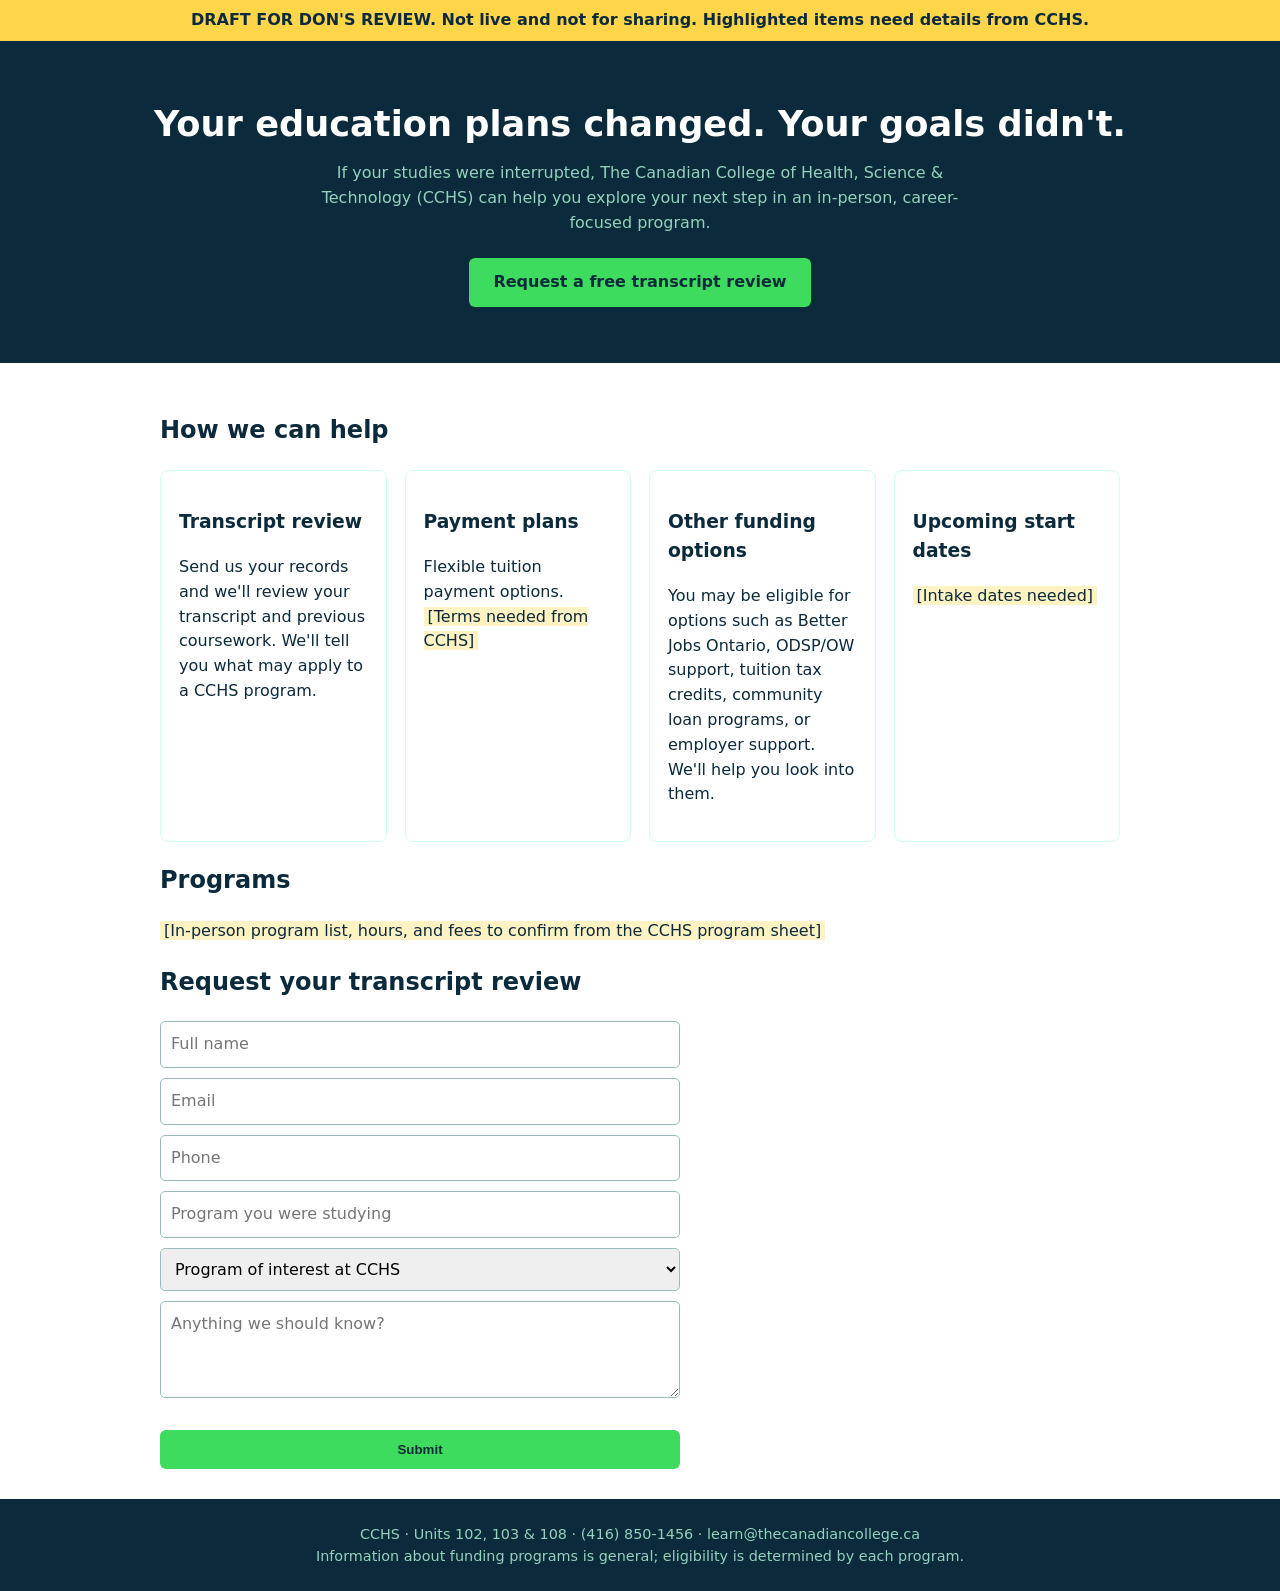
==== cchs-continue/index.html @ 5cf129aa "Draft CCHS continue-your-studies page (noindex)" ====
<!doctype html><html lang="en"><head><meta charset="utf-8"><meta name="viewport" content="width=device-width,initial-scale=1"><meta name="robots" content="noindex">
<title>DRAFT – Continue Your Studies at CCHS</title>
<style>body{font-family:system-ui,sans-serif;margin:0;color:#0b2a3b;line-height:1.55}.draft{background:#ffd54a;text-align:center;padding:8px;font-weight:700}header{background:#0b2a3b;color:#fff;padding:56px 20px;text-align:center}header h1{margin:0 0 10px;font-size:2.2rem}header p{color:#94d2bd;max-width:640px;margin:0 auto}.btn{display:inline-block;margin-top:22px;background:#3ddc5f;color:#0b2a3b;padding:12px 24px;border-radius:6px;font-weight:700;text-decoration:none}main{max-width:960px;margin:auto;padding:30px 20px}.grid{display:grid;grid-template-columns:repeat(auto-fit,minmax(220px,1fr));gap:18px}.card{border:1px solid #cfe;border-radius:8px;padding:18px}.tbd{background:#fff3c4;padding:0 4px}form{display:grid;gap:10px;max-width:520px}input,select,textarea{padding:10px;border:1px solid #9bb;border-radius:5px;font:inherit}footer{background:#0b2a3b;color:#94d2bd;text-align:center;padding:24px;font-size:.9rem}</style></head><body>
<div class="draft">DRAFT FOR DON'S REVIEW. Not live and not for sharing. Highlighted items need details from CCHS.</div>
<header><h1>Your education plans changed. Your goals didn't.</h1><p>If your studies were interrupted, The Canadian College of Health, Science & Technology (CCHS) can help you explore your next step in an in-person, career-focused program.</p><a class="btn" href="#apply">Request a free transcript review</a></header>
<main>
<h2>How we can help</h2><div class="grid">
<div class="card"><h3>Transcript review</h3><p>Send us your records and we'll review your transcript and previous coursework. We'll tell you what may apply to a CCHS program.</p></div>
<div class="card"><h3>Payment plans</h3><p>Flexible tuition payment options. <span class="tbd">[Terms needed from CCHS]</span></p></div>
<div class="card"><h3>Other funding options</h3><p>You may be eligible for options such as Better Jobs Ontario, ODSP/OW support, tuition tax credits, community loan programs, or employer support. We'll help you look into them.</p></div>
<div class="card"><h3>Upcoming start dates</h3><p><span class="tbd">[Intake dates needed]</span></p></div></div>
<h2>Programs</h2><p><span class="tbd">[In-person program list, hours, and fees to confirm from the CCHS program sheet]</span></p>
<h2 id="apply">Request your transcript review</h2>
<form onsubmit="alert('Draft only: this form is not connected yet.');return false"><input placeholder="Full name" required><input type="email" placeholder="Email" required><input placeholder="Phone"><input placeholder="Program you were studying"><select><option>Program of interest at CCHS</option><option>Personal Support Worker</option><option>Prompt Engineering &amp; GenAI</option><option>Other / not sure</option></select><textarea rows="3" placeholder="Anything we should know?"></textarea><button class="btn" style="border:0">Submit</button></form>
</main>
<footer>CCHS · Units 102, 103 &amp; 108 · (416) 850-1456 · learn@thecanadiancollege.ca<br>Information about funding programs is general; eligibility is determined by each program.</footer></body></html>
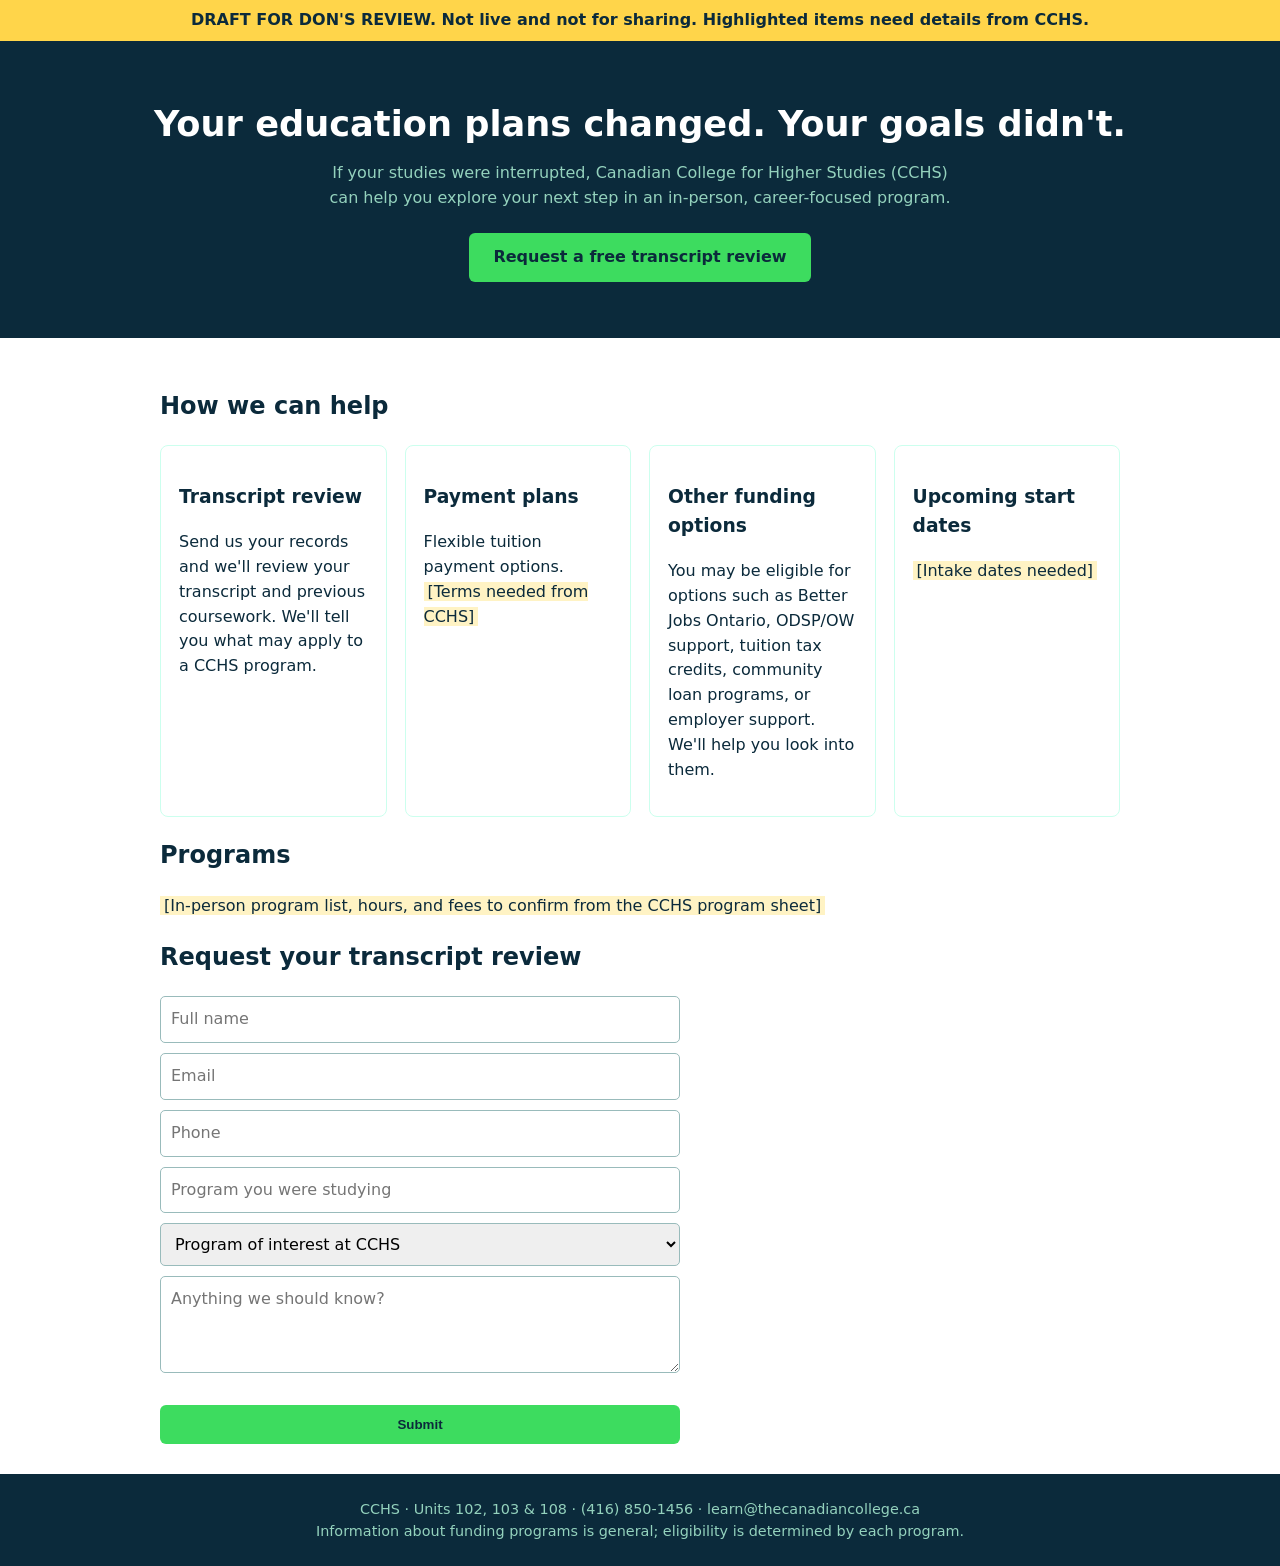
==== commit 9957901e: "Fix CCHS name" ====
--- a/cchs-continue/index.html
+++ b/cchs-continue/index.html
@@ -2,7 +2,7 @@
 <title>DRAFT – Continue Your Studies at CCHS</title>
 <style>body{font-family:system-ui,sans-serif;margin:0;color:#0b2a3b;line-height:1.55}.draft{background:#ffd54a;text-align:center;padding:8px;font-weight:700}header{background:#0b2a3b;color:#fff;padding:56px 20px;text-align:center}header h1{margin:0 0 10px;font-size:2.2rem}header p{color:#94d2bd;max-width:640px;margin:0 auto}.btn{display:inline-block;margin-top:22px;background:#3ddc5f;color:#0b2a3b;padding:12px 24px;border-radius:6px;font-weight:700;text-decoration:none}main{max-width:960px;margin:auto;padding:30px 20px}.grid{display:grid;grid-template-columns:repeat(auto-fit,minmax(220px,1fr));gap:18px}.card{border:1px solid #cfe;border-radius:8px;padding:18px}.tbd{background:#fff3c4;padding:0 4px}form{display:grid;gap:10px;max-width:520px}input,select,textarea{padding:10px;border:1px solid #9bb;border-radius:5px;font:inherit}footer{background:#0b2a3b;color:#94d2bd;text-align:center;padding:24px;font-size:.9rem}</style></head><body>
 <div class="draft">DRAFT FOR DON'S REVIEW. Not live and not for sharing. Highlighted items need details from CCHS.</div>
-<header><h1>Your education plans changed. Your goals didn't.</h1><p>If your studies were interrupted, The Canadian College of Health, Science & Technology (CCHS) can help you explore your next step in an in-person, career-focused program.</p><a class="btn" href="#apply">Request a free transcript review</a></header>
+<header><h1>Your education plans changed. Your goals didn't.</h1><p>If your studies were interrupted, Canadian College for Higher Studies (CCHS) can help you explore your next step in an in-person, career-focused program.</p><a class="btn" href="#apply">Request a free transcript review</a></header>
 <main>
 <h2>How we can help</h2><div class="grid">
 <div class="card"><h3>Transcript review</h3><p>Send us your records and we'll review your transcript and previous coursework. We'll tell you what may apply to a CCHS program.</p></div>
